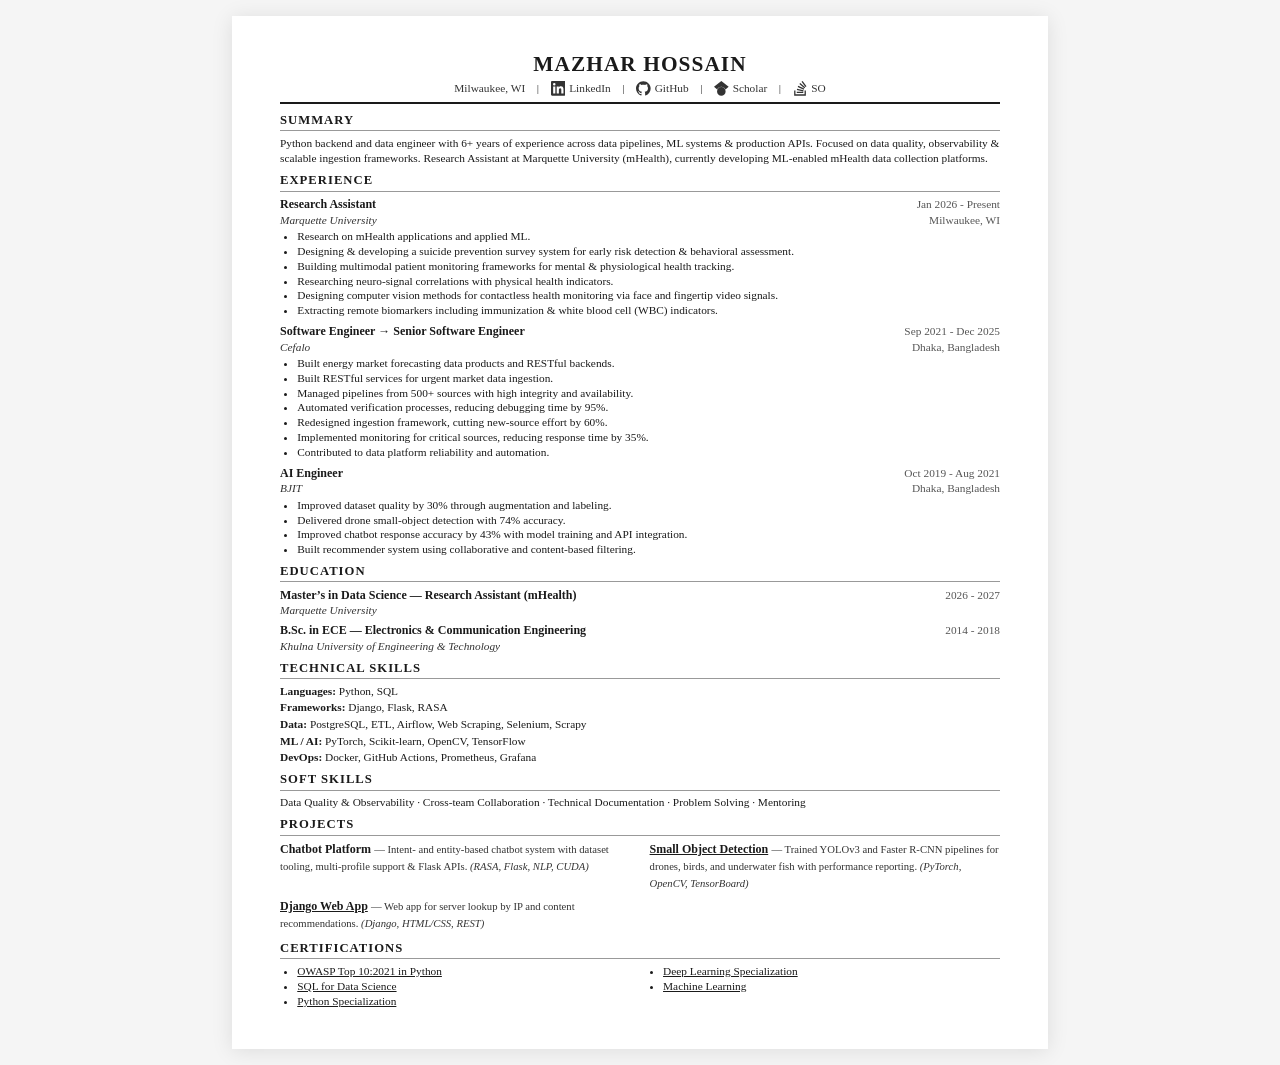
==== cv.html @ 0dedd039 "Add CV view" ====
<!doctype html>
<html lang="en">
  <head>
    <meta charset="utf-8" />
    <meta name="viewport" content="width=device-width, initial-scale=1" />
    <title>Mazhar Hossain - CV</title>
    <style>
      *, *::before, *::after { box-sizing: border-box; margin: 0; padding: 0; }

      body {
        font-family: "Georgia", "Times New Roman", serif;
        color: #1a1a1a;
        background: #f5f5f5;
        line-height: 1.35;
        font-size: 9.5pt;
      }

      .cv {
        max-width: 8.5in;
        margin: 1rem auto;
        background: #fff;
        padding: 0.35in 0.5in;
        box-shadow: 0 2px 20px rgba(0,0,0,0.1);
      }

      .cv-header { text-align: center; margin-bottom: 0.08in; border-bottom: 2px solid #1a1a1a; padding-bottom: 0.06in; }
      .cv-header h1 { font-size: 16pt; letter-spacing: 0.05em; text-transform: uppercase; margin-bottom: 2pt; }
      .cv-header .subtitle { font-size: 9.5pt; color: #444; font-style: italic; margin-bottom: 4pt; }
      .cv-meta { display: flex; justify-content: center; flex-wrap: wrap; gap: 0.12in; font-size: 8.5pt; color: #333; }
      .cv-meta a { color: #333; text-decoration: none; display: inline-flex; align-items: center; gap: 3pt; }
      .cv-meta a svg { width: 11pt; height: 11pt; flex-shrink: 0; }

      .cv-section { margin-bottom: 0.06in; }
      .cv-section-title {
        font-size: 9.5pt;
        text-transform: uppercase;
        letter-spacing: 0.08em;
        border-bottom: 1px solid #999;
        padding-bottom: 1pt;
        margin-bottom: 0.05in;
      }

      .cv-entry { margin-bottom: 0.06in; }
      .cv-entry-header { display: flex; justify-content: space-between; align-items: baseline; }
      .cv-entry-title { font-weight: bold; font-size: 9pt; }
      .cv-entry-date { font-size: 8.5pt; color: #555; white-space: nowrap; }
      .cv-entry-org { font-style: italic; color: #333; font-size: 8.5pt; }
      .cv-entry-loc { font-size: 8.5pt; color: #555; }
      .cv-entry-sub { display: flex; justify-content: space-between; align-items: baseline; }
      .cv-entry ul { padding-left: 0.18in; margin-top: 1pt; }
      .cv-entry li { font-size: 8.5pt; margin-bottom: 0; line-height: 1.3; }

      .cv-skills-line { font-size: 8.5pt; margin-bottom: 1pt; }
      .cv-skills-line strong { font-size: 8.5pt; }

      .cv-edu-entry { margin-bottom: 0.04in; }

      .cv-certs { list-style: disc; padding-left: 0.18in; font-size: 8.5pt; columns: 2; column-gap: 0.3in; }
      .cv-certs li { margin-bottom: 0; }

      .cv-projects-grid { display: grid; grid-template-columns: 1fr 1fr; gap: 0.04in 0.2in; }
      .cv-projects-grid .cv-entry { margin-bottom: 0.02in; }
      .cv-proj-desc { font-size: 8pt; color: #333; }

      .cv-summary { font-size: 8.5pt; }

      .cv-entry-title a, .cv-certs a { color: #1a1a1a; text-decoration: underline; text-underline-offset: 1pt; }

      .cv-actions {
        max-width: 8.5in;
        margin: 0 auto 0.5rem;
        display: flex;
        gap: 0.5rem;
        justify-content: flex-end;
      }
      .cv-actions button {
        padding: 0.4rem 1rem;
        border: 1px solid #ccc;
        background: #fff;
        border-radius: 6px;
        font-size: 9pt;
        cursor: pointer;
        font-family: -apple-system, system-ui, sans-serif;
      }
      .cv-actions button:hover { background: #f0f0f0; }
      .cv-actions button.primary { background: #1e40af; color: #fff; border-color: #1e40af; }
      .cv-actions button.primary:hover { background: #1e3a8a; }

      .cv-loading { text-align: center; padding: 2in 0; font-size: 11pt; color: #888; font-family: sans-serif; }

      @media print {
        body { background: none; }
        .cv { box-shadow: none; margin: 0; padding: 0.2in 0.4in; max-width: none; }
        .cv-actions { display: none; }
        a { color: inherit; text-decoration: none; }
        .cv-meta a svg { width: 10pt; height: 10pt; }
        @page { margin: 0.2in; size: letter; }
      }
    </style>
  </head>
  <body>
    <div class="cv" id="cv">
      <p class="cv-loading">Loading CV data...</p>
    </div>

    <script>
      // ============================================================
      // SKILLS CONFIG — edit this JSON to update skills on the CV
      // ============================================================
      const SKILLS = {
        technical: [
          { label: 'Languages', items: 'Python, SQL' },
          { label: 'Frameworks', items: 'Django, Flask, RASA' },
          { label: 'Data', items: 'PostgreSQL, ETL, Airflow, Web Scraping, Selenium, Scrapy' },
          { label: 'ML / AI', items: 'PyTorch, Scikit-learn, OpenCV, TensorFlow' },
          { label: 'DevOps', items: 'Docker, GitHub Actions, Prometheus, Grafana' }
        ],
        soft: [
          'Data Quality & Observability',
          'Cross-team Collaboration',
          'Technical Documentation',
          'Problem Solving',
          'Mentoring'
        ]
      };

      // Companies to skip from experience
      const SKIP_COMPANIES = ['upwork'];

      // Projects to skip
      const SKIP_PROJECTS = ['scraping solutions'];

      // SVG icons
      const ICONS = {
        linkedin: '<svg viewBox="0 0 24 24" fill="currentColor"><path d="M20.447 20.452h-3.554v-5.569c0-1.328-.027-3.037-1.852-3.037-1.853 0-2.136 1.445-2.136 2.939v5.667H9.351V9h3.414v1.561h.046c.477-.9 1.637-1.85 3.37-1.85 3.601 0 4.267 2.37 4.267 5.455v6.286zM5.337 7.433a2.062 2.062 0 01-2.063-2.065 2.064 2.064 0 112.063 2.065zm1.782 13.019H3.555V9h3.564v11.452zM22.225 0H1.771C.792 0 0 .774 0 1.729v20.542C0 23.227.792 24 1.771 24h20.451C23.2 24 24 23.227 24 22.271V1.729C24 .774 23.2 0 22.222 0h.003z"/></svg>',
        github: '<svg viewBox="0 0 24 24" fill="currentColor"><path d="M12 .297c-6.63 0-12 5.373-12 12 0 5.303 3.438 9.8 8.205 11.385.6.113.82-.258.82-.577 0-.285-.01-1.04-.015-2.04-3.338.724-4.042-1.61-4.042-1.61C4.422 18.07 3.633 17.7 3.633 17.7c-1.087-.744.084-.729.084-.729 1.205.084 1.838 1.236 1.838 1.236 1.07 1.835 2.809 1.305 3.495.998.108-.776.417-1.305.76-1.605-2.665-.3-5.466-1.332-5.466-5.93 0-1.31.465-2.38 1.235-3.22-.135-.303-.54-1.523.105-3.176 0 0 1.005-.322 3.3 1.23.96-.267 1.98-.399 3-.405 1.02.006 2.04.138 3 .405 2.28-1.552 3.285-1.23 3.285-1.23.645 1.653.24 2.873.12 3.176.765.84 1.23 1.91 1.23 3.22 0 4.61-2.805 5.625-5.475 5.92.42.36.81 1.096.81 2.22 0 1.606-.015 2.896-.015 3.286 0 .315.21.69.825.57C20.565 22.092 24 17.592 24 12.297c0-6.627-5.373-12-12-12"/></svg>',
        scholar: '<svg viewBox="0 0 24 24" fill="currentColor"><path d="M5.242 13.769L0 9.5 12 0l12 9.5-5.242 4.269C17.548 11.249 14.978 9.5 12 9.5c-2.977 0-5.548 1.748-6.758 4.269zM12 10a7 7 0 1 0 0 14 7 7 0 0 0 0-14z"/></svg>',
        stackoverflow: '<svg viewBox="0 0 24 24" fill="currentColor"><path d="M15.725 0l-1.72 1.277 6.39 8.588 1.716-1.277L15.725 0zm-3.94 3.418l-1.369 1.644 8.225 6.85 1.369-1.644-8.225-6.85zm-3.15 4.465l-.905 1.94 9.702 4.517.904-1.94-9.701-4.517zm-1.85 4.86l-.44 2.093 10.473 2.201.44-2.092-10.473-2.203zM1.89 15.47V24h19.19v-8.53h-2.133v6.397H4.021v-6.396H1.89zm4.265 2.133v2.13h10.66v-2.13H6.154z"/></svg>'
      };

      async function buildCV() {
        const res = await fetch('index.html');
        const html = await res.text();
        const doc = new DOMParser().parseFromString(html, 'text/html');

        // --- Name & subtitle ---
        const name = doc.querySelector('h1')?.textContent?.trim() || 'Mazhar Hossain';
        const subtitle = doc.querySelector('.lead')?.textContent?.trim() || '';

        // --- Summary from profile section ---
        const summary = doc.querySelector('.profile-grid p')?.textContent?.trim() || '';

        // --- Location ---
        const metaSpans = doc.querySelectorAll('.meta span');
        const location = metaSpans[0]?.textContent?.trim() || 'Milwaukee, WI';

        // --- Links ---
        const links = {};
        doc.querySelectorAll('a[href^="http"]').forEach(a => {
          const href = a.getAttribute('href');
          const text = a.textContent.trim().toLowerCase();
          if (text.includes('github') && !links.github) links.github = href;
          if (text.includes('linkedin') && !links.linkedin) links.linkedin = href;
          if (text.includes('scholar') && !links.scholar) links.scholar = href;
          if (text.includes('stack') && !links.stackoverflow) links.stackoverflow = href;
        });

        // --- Experience (skip freelance) ---
        const expEntries = [];
        doc.querySelectorAll('.accordion-item').forEach(item => {
          const company = item.querySelector('.exp-company')?.textContent?.trim() || '';
          if (SKIP_COMPANIES.includes(company.toLowerCase())) return;
          const role = item.querySelector('.exp-designation')?.textContent?.trim() || '';
          const meta = item.querySelector('.exp-meta')?.textContent?.trim() || '';
          const parts = meta.split('·').map(s => s.trim());
          const date = parts[0] || '';
          const loc = parts[1] || '';
          const bullets = [];
          item.querySelectorAll('.accordion-body li').forEach(li => bullets.push(li.textContent.trim()));
          expEntries.push({ company, role, date, loc, bullets });
        });

        // --- Education ---
        const eduEntries = [];
        doc.querySelectorAll('.education-card').forEach(card => {
          const degree = card.querySelector('h3')?.textContent?.trim() || '';
          const info = card.querySelector('.muted')?.textContent?.trim() || '';
          const parts = info.split('·').map(s => s.trim());
          const field = parts[0] || '';
          const years = parts[1] || '';
          const allP = card.querySelectorAll('p');
          const sub = allP.length > 1 ? allP[allP.length - 1].textContent.trim() : '';
          eduEntries.push({ degree, field, years, sub });
        });

        // --- Projects (skip excluded) ---
        const projects = [];
        doc.querySelectorAll('.project-card').forEach(card => {
          const title = card.querySelector('h3')?.textContent?.trim() || '';
          if (SKIP_PROJECTS.includes(title.toLowerCase())) return;
          const desc = card.querySelector('p')?.textContent?.trim() || '';
          const tags = [];
          card.querySelectorAll('.tags span').forEach(s => tags.push(s.textContent.trim()));
          const link = card.querySelector('.hero-links a')?.getAttribute('href') || '';
          projects.push({ title, desc, tags, link });
        });

        // --- Certifications ---
        const certs = [];
        doc.querySelectorAll('.cert-card').forEach(card => {
          const name = card.querySelector('h4')?.textContent?.trim() || '';
          const link = card.querySelector('.hero-links a')?.getAttribute('href') || '';
          certs.push({ name, link });
        });

        // --- Render ---
        document.getElementById('cv').innerHTML = `
          <header class="cv-header">
            <h1>${name}</h1>
            <div class="cv-meta">
              <span>${location}</span>
              <span>|</span>
              <a href="${links.linkedin || '#'}" title="LinkedIn">${ICONS.linkedin} LinkedIn</a>
              <span>|</span>
              <a href="${links.github || '#'}" title="GitHub">${ICONS.github} GitHub</a>
              <span>|</span>
              <a href="${links.scholar || '#'}" title="Google Scholar">${ICONS.scholar} Scholar</a>
              <span>|</span>
              <a href="${links.stackoverflow || '#'}" title="Stack Overflow">${ICONS.stackoverflow} SO</a>
            </div>
          </header>

          <section class="cv-section">
            <h2 class="cv-section-title">Summary</h2>
            <p class="cv-summary">${summary}</p>
          </section>

          <section class="cv-section">
            <h2 class="cv-section-title">Experience</h2>
            ${expEntries.map(e => `
              <div class="cv-entry">
                <div class="cv-entry-header">
                  <span class="cv-entry-title">${e.role}</span>
                  <span class="cv-entry-date">${e.date}</span>
                </div>
                <div class="cv-entry-sub">
                  <span class="cv-entry-org">${e.company}</span>
                  <span class="cv-entry-loc">${e.loc}</span>
                </div>
                <ul>${e.bullets.map(b => `<li>${b}</li>`).join('')}</ul>
              </div>
            `).join('')}
          </section>

          <section class="cv-section">
            <h2 class="cv-section-title">Education</h2>
            ${eduEntries.map(e => `
              <div class="cv-edu-entry">
                <div class="cv-entry-header">
                  <span class="cv-entry-title">${e.field}${e.sub ? ' — ' + e.sub : ''}</span>
                  <span class="cv-entry-date">${e.years}</span>
                </div>
                <div class="cv-entry-sub">
                  <span class="cv-entry-org">${e.degree}</span>
                </div>
              </div>
            `).join('')}
          </section>

          <section class="cv-section">
            <h2 class="cv-section-title">Technical Skills</h2>
            ${SKILLS.technical.map(s => `
              <p class="cv-skills-line"><strong>${s.label}:</strong> ${s.items}</p>
            `).join('')}
          </section>

          <section class="cv-section">
            <h2 class="cv-section-title">Soft Skills</h2>
            <p class="cv-skills-line">${SKILLS.soft.join(' · ')}</p>
          </section>

          <section class="cv-section">
            <h2 class="cv-section-title">Projects</h2>
            <div class="cv-projects-grid">
              ${projects.map(p => `
                <div class="cv-entry">
                  <span class="cv-entry-title">${p.link ? `<a href="${p.link}">${p.title}</a>` : p.title}</span>
                  <span class="cv-proj-desc"> — ${p.desc} <em>(${p.tags.join(', ')})</em></span>
                </div>
              `).join('')}
            </div>
          </section>

          <section class="cv-section">
            <h2 class="cv-section-title">Certifications</h2>
            <ul class="cv-certs">
              ${certs.map(c => `<li>${c.link ? `<a href="${c.link}">${c.name}</a>` : c.name}</li>`).join('')}
            </ul>
          </section>
        `;

      }

      buildCV();
    </script>
  </body>
</html>
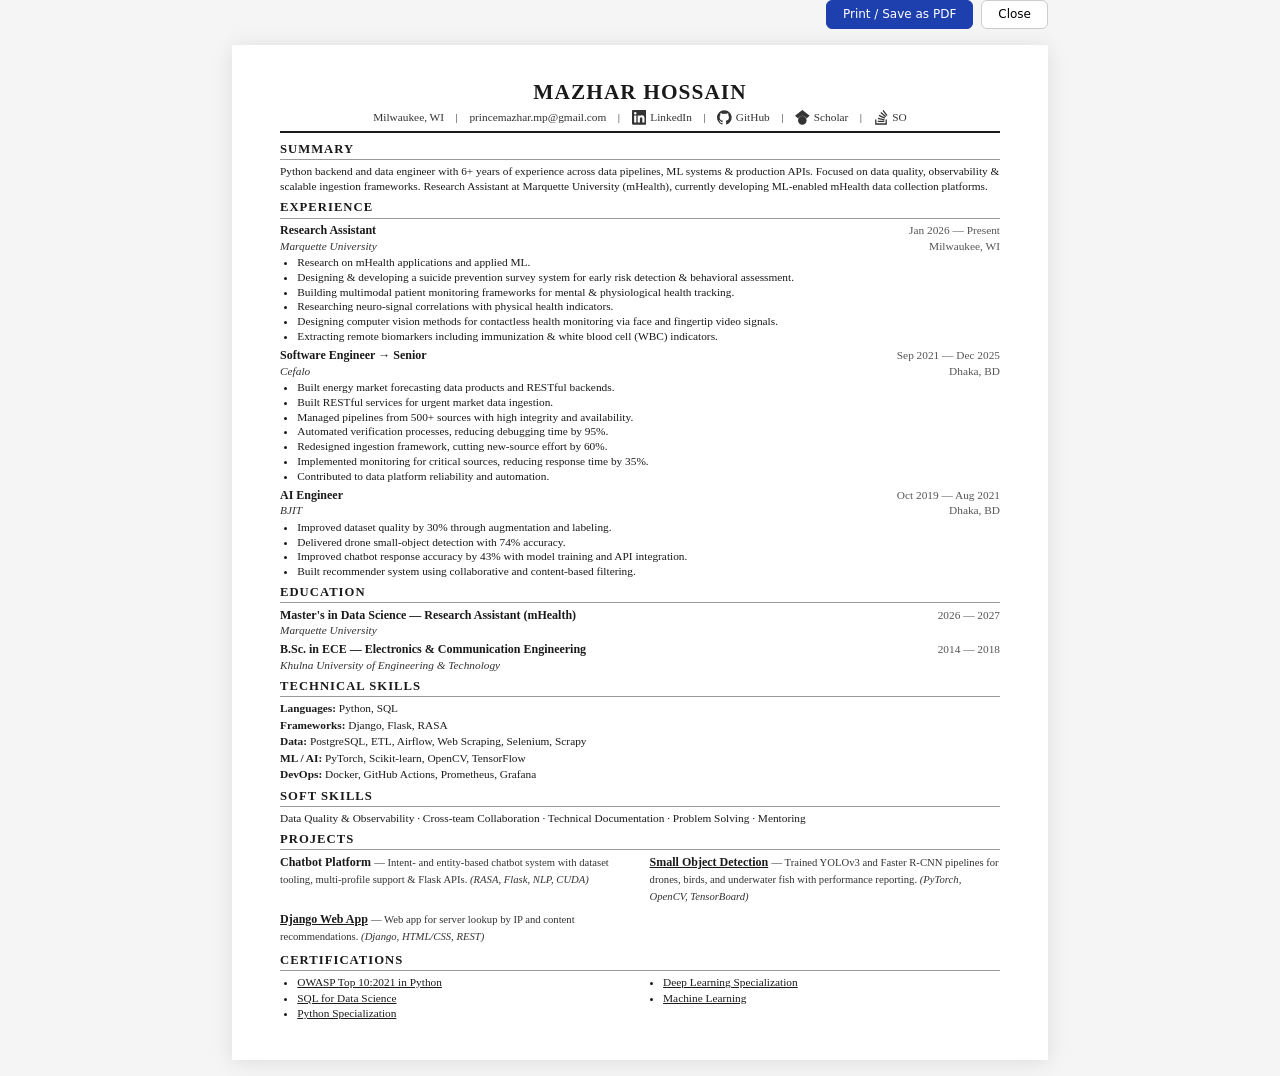
==== commit b3e97f71: "Fix cv rendering" ====
--- a/cv.html
+++ b/cv.html
@@ -30,17 +30,17 @@
       .cv-meta a { color: #333; text-decoration: none; display: inline-flex; align-items: center; gap: 3pt; }
       .cv-meta a svg { width: 11pt; height: 11pt; flex-shrink: 0; }
 
-      .cv-section { margin-bottom: 0.06in; }
+      .cv-section { margin-bottom: 0.05in; }
       .cv-section-title {
         font-size: 9.5pt;
         text-transform: uppercase;
         letter-spacing: 0.08em;
         border-bottom: 1px solid #999;
         padding-bottom: 1pt;
-        margin-bottom: 0.05in;
-      }
-
-      .cv-entry { margin-bottom: 0.06in; }
+        margin-bottom: 0.04in;
+      }
+
+      .cv-entry { margin-bottom: 0.04in; }
       .cv-entry-header { display: flex; justify-content: space-between; align-items: baseline; }
       .cv-entry-title { font-weight: bold; font-size: 9pt; }
       .cv-entry-date { font-size: 8.5pt; color: #555; white-space: nowrap; }
@@ -53,13 +53,13 @@
       .cv-skills-line { font-size: 8.5pt; margin-bottom: 1pt; }
       .cv-skills-line strong { font-size: 8.5pt; }
 
-      .cv-edu-entry { margin-bottom: 0.04in; }
+      .cv-edu-entry { margin-bottom: 0.03in; }
 
       .cv-certs { list-style: disc; padding-left: 0.18in; font-size: 8.5pt; columns: 2; column-gap: 0.3in; }
-      .cv-certs li { margin-bottom: 0; }
+      .cv-certs li { margin-bottom: 0; break-inside: avoid; }
 
       .cv-projects-grid { display: grid; grid-template-columns: 1fr 1fr; gap: 0.04in 0.2in; }
-      .cv-projects-grid .cv-entry { margin-bottom: 0.02in; }
+      .cv-projects-grid .cv-entry { margin-bottom: 0.02in; break-inside: avoid; }
       .cv-proj-desc { font-size: 8pt; color: #333; }
 
       .cv-summary { font-size: 8.5pt; }
@@ -90,23 +90,44 @@
 
       @media print {
         body { background: none; }
-        .cv { box-shadow: none; margin: 0; padding: 0.2in 0.4in; max-width: none; }
+        .cv { box-shadow: none; margin: 0; padding: 0.15in 0.35in; max-width: none; }
         .cv-actions { display: none; }
         a { color: inherit; text-decoration: none; }
         .cv-meta a svg { width: 10pt; height: 10pt; }
-        @page { margin: 0.2in; size: letter; }
+        .cv-entry, .cv-edu-entry, .cv-section { page-break-inside: avoid; break-inside: avoid; }
+        @page { margin: 0.15in; size: letter; }
       }
     </style>
   </head>
   <body>
+    <div class="cv-actions">
+      <button class="primary" onclick="window.print()">Print / Save as PDF</button>
+      <button onclick="window.close() || history.back()">Close</button>
+    </div>
     <div class="cv" id="cv">
-      <p class="cv-loading">Loading CV data...</p>
+      <p class="cv-loading">Loading CV...</p>
     </div>
 
     <script>
       // ============================================================
-      // SKILLS CONFIG — edit this JSON to update skills on the CV
+      // CV data — embedded inline so cv.html works on file:// AND http://
+      // Keep these in sync with index.html when content changes.
       // ============================================================
+
+      const HEADER = {
+        name: "Mazhar Hossain",
+        location: "Milwaukee, WI",
+        email: "princemazhar.mp@gmail.com",
+        links: {
+          linkedin: "https://www.linkedin.com/in/mazhar004/",
+          github: "https://github.com/mazhar004",
+          scholar: "https://scholar.google.com/citations?user=k7h0b8gAAAAJ",
+          stackoverflow: "https://stackoverflow.com/users/11755018/mazhar"
+        }
+      };
+
+      const SUMMARY = "Python backend and data engineer with 6+ years of experience across data pipelines, ML systems & production APIs. Focused on data quality, observability & scalable ingestion frameworks. Research Assistant at Marquette University (mHealth), currently developing ML-enabled mHealth data collection platforms.";
+
       const SKILLS = {
         technical: [
           { label: 'Languages', items: 'Python, SQL' },
@@ -124,13 +145,81 @@
         ]
       };
 
-      // Companies to skip from experience
+      const EXPERIENCE = [
+        {
+          company: "Marquette University",
+          role: "Research Assistant",
+          meta: "Jan 2026 — Present · Milwaukee, WI",
+          bullets: [
+            "Research on mHealth applications and applied ML.",
+            "Designing & developing a suicide prevention survey system for early risk detection & behavioral assessment.",
+            "Building multimodal patient monitoring frameworks for mental & physiological health tracking.",
+            "Researching neuro-signal correlations with physical health indicators.",
+            "Designing computer vision methods for contactless health monitoring via face and fingertip video signals.",
+            "Extracting remote biomarkers including immunization & white blood cell (WBC) indicators."
+          ]
+        },
+        {
+          company: "Cefalo",
+          role: "Software Engineer → Senior",
+          meta: "Sep 2021 — Dec 2025 · Dhaka, BD",
+          bullets: [
+            "Built energy market forecasting data products and RESTful backends.",
+            "Built RESTful services for urgent market data ingestion.",
+            "Managed pipelines from 500+ sources with high integrity and availability.",
+            "Automated verification processes, reducing debugging time by 95%.",
+            "Redesigned ingestion framework, cutting new-source effort by 60%.",
+            "Implemented monitoring for critical sources, reducing response time by 35%.",
+            "Contributed to data platform reliability and automation."
+          ]
+        },
+        {
+          company: "Upwork",
+          role: "Python Developer (Freelance)",
+          meta: "Feb 2021 — Dec 2022 · Remote",
+          bullets: [
+            "Delivered ETL pipelines across diverse data sources.",
+            "Stabilized systems by fixing and optimizing existing scripts.",
+            "Produced clear documentation for workflows and installations.",
+            "Maintained 100% job success rate."
+          ]
+        },
+        {
+          company: "BJIT",
+          role: "AI Engineer",
+          meta: "Oct 2019 — Aug 2021 · Dhaka, BD",
+          bullets: [
+            "Improved dataset quality by 30% through augmentation and labeling.",
+            "Delivered drone small-object detection with 74% accuracy.",
+            "Improved chatbot response accuracy by 43% with model training and API integration.",
+            "Built recommender system using collaborative and content-based filtering."
+          ]
+        }
+      ];
+
+      const EDUCATION = [
+        { school: "Marquette University", degree: "Master's in Data Science · 2026 — 2027", note: "Research Assistant (mHealth)", badge: "M.Sc." },
+        { school: "Khulna University of Engineering & Technology", degree: "B.Sc. in ECE · 2014 — 2018", note: "Electronics & Communication Engineering", badge: "B.Sc." }
+      ];
+
+      const PROJECTS = [
+        { title: "Chatbot Platform", desc: "Intent- and entity-based chatbot system with dataset tooling, multi-profile support & Flask APIs.", tags: ["RASA", "Flask", "NLP", "CUDA"], link: "" },
+        { title: "Small Object Detection", desc: "Trained YOLOv3 and Faster R-CNN pipelines for drones, birds, and underwater fish with performance reporting.", tags: ["PyTorch", "OpenCV", "TensorBoard"], link: "https://github.com/Mazhar004/object-detection-api" },
+        { title: "Django Web App", desc: "Web app for server lookup by IP and content recommendations.", tags: ["Django", "HTML/CSS", "REST"], link: "https://prince004.pythonanywhere.com/weblocate" }
+      ];
+
+      const CERTIFICATIONS = [
+        { name: "OWASP Top 10:2021 in Python", link: "https://www.secureflag.com/s?f1a679f6-27b1-488a-9493-7cba93e24130" },
+        { name: "SQL for Data Science", link: "https://www.coursera.org/account/accomplishments/verify/9ZGFH9U5RJQM" },
+        { name: "Python Specialization", link: "https://www.coursera.org/account/accomplishments/specialization/TN69JGDPTX3Y" },
+        { name: "Deep Learning Specialization", link: "https://www.coursera.org/account/accomplishments/specialization/FRL8YY38G773" },
+        { name: "Machine Learning", link: "https://www.coursera.org/account/accomplishments/verify/MENNNZ7DR22Z" }
+      ];
+
+      // Companies to skip from experience (e.g., short freelance gigs)
       const SKIP_COMPANIES = ['upwork'];
 
-      // Projects to skip
-      const SKIP_PROJECTS = ['scraping solutions'];
-
-      // SVG icons
+      // SVG icons for header contact links
       const ICONS = {
         linkedin: '<svg viewBox="0 0 24 24" fill="currentColor"><path d="M20.447 20.452h-3.554v-5.569c0-1.328-.027-3.037-1.852-3.037-1.853 0-2.136 1.445-2.136 2.939v5.667H9.351V9h3.414v1.561h.046c.477-.9 1.637-1.85 3.37-1.85 3.601 0 4.267 2.37 4.267 5.455v6.286zM5.337 7.433a2.062 2.062 0 01-2.063-2.065 2.064 2.064 0 112.063 2.065zm1.782 13.019H3.555V9h3.564v11.452zM22.225 0H1.771C.792 0 0 .774 0 1.729v20.542C0 23.227.792 24 1.771 24h20.451C23.2 24 24 23.227 24 22.271V1.729C24 .774 23.2 0 22.222 0h.003z"/></svg>',
         github: '<svg viewBox="0 0 24 24" fill="currentColor"><path d="M12 .297c-6.63 0-12 5.373-12 12 0 5.303 3.438 9.8 8.205 11.385.6.113.82-.258.82-.577 0-.285-.01-1.04-.015-2.04-3.338.724-4.042-1.61-4.042-1.61C4.422 18.07 3.633 17.7 3.633 17.7c-1.087-.744.084-.729.084-.729 1.205.084 1.838 1.236 1.838 1.236 1.07 1.835 2.809 1.305 3.495.998.108-.776.417-1.305.76-1.605-2.665-.3-5.466-1.332-5.466-5.93 0-1.31.465-2.38 1.235-3.22-.135-.303-.54-1.523.105-3.176 0 0 1.005-.322 3.3 1.23.96-.267 1.98-.399 3-.405 1.02.006 2.04.138 3 .405 2.28-1.552 3.285-1.23 3.285-1.23.645 1.653.24 2.873.12 3.176.765.84 1.23 1.91 1.23 3.22 0 4.61-2.805 5.625-5.475 5.92.42.36.81 1.096.81 2.22 0 1.606-.015 2.896-.015 3.286 0 .315.21.69.825.57C20.565 22.092 24 17.592 24 12.297c0-6.627-5.373-12-12-12"/></svg>',
@@ -138,140 +227,92 @@
         stackoverflow: '<svg viewBox="0 0 24 24" fill="currentColor"><path d="M15.725 0l-1.72 1.277 6.39 8.588 1.716-1.277L15.725 0zm-3.94 3.418l-1.369 1.644 8.225 6.85 1.369-1.644-8.225-6.85zm-3.15 4.465l-.905 1.94 9.702 4.517.904-1.94-9.701-4.517zm-1.85 4.86l-.44 2.093 10.473 2.201.44-2.092-10.473-2.203zM1.89 15.47V24h19.19v-8.53h-2.133v6.397H4.021v-6.396H1.89zm4.265 2.133v2.13h10.66v-2.13H6.154z"/></svg>'
       };
 
-      async function buildCV() {
-        const res = await fetch('index.html');
-        const html = await res.text();
-        const doc = new DOMParser().parseFromString(html, 'text/html');
-
-        // --- Name & subtitle ---
-        const name = doc.querySelector('h1')?.textContent?.trim() || 'Mazhar Hossain';
-        const subtitle = doc.querySelector('.lead')?.textContent?.trim() || '';
-
-        // --- Summary from profile section ---
-        const summary = doc.querySelector('.profile-grid p')?.textContent?.trim() || '';
-
-        // --- Location ---
-        const metaSpans = doc.querySelectorAll('.meta span');
-        const location = metaSpans[0]?.textContent?.trim() || 'Milwaukee, WI';
-
-        // --- Links ---
-        const links = {};
-        doc.querySelectorAll('a[href^="http"]').forEach(a => {
-          const href = a.getAttribute('href');
-          const text = a.textContent.trim().toLowerCase();
-          if (text.includes('github') && !links.github) links.github = href;
-          if (text.includes('linkedin') && !links.linkedin) links.linkedin = href;
-          if (text.includes('scholar') && !links.scholar) links.scholar = href;
-          if (text.includes('stack') && !links.stackoverflow) links.stackoverflow = href;
-        });
-
-        // --- Experience (skip freelance) ---
-        const expEntries = [];
-        doc.querySelectorAll('.accordion-item').forEach(item => {
-          const company = item.querySelector('.exp-company')?.textContent?.trim() || '';
-          if (SKIP_COMPANIES.includes(company.toLowerCase())) return;
-          const role = item.querySelector('.exp-designation')?.textContent?.trim() || '';
-          const meta = item.querySelector('.exp-meta')?.textContent?.trim() || '';
-          const parts = meta.split('·').map(s => s.trim());
+      function buildCV() {
+        const expEntries = EXPERIENCE.filter(e => !SKIP_COMPANIES.includes(e.company.toLowerCase()));
+
+        const expHTML = expEntries.map(e => {
+          const parts = e.meta.split('·').map(s => s.trim());
           const date = parts[0] || '';
           const loc = parts[1] || '';
-          const bullets = [];
-          item.querySelectorAll('.accordion-body li').forEach(li => bullets.push(li.textContent.trim()));
-          expEntries.push({ company, role, date, loc, bullets });
-        });
-
-        // --- Education ---
-        const eduEntries = [];
-        doc.querySelectorAll('.education-card').forEach(card => {
-          const degree = card.querySelector('h3')?.textContent?.trim() || '';
-          const info = card.querySelector('.muted')?.textContent?.trim() || '';
-          const parts = info.split('·').map(s => s.trim());
+          return `
+            <div class="cv-entry">
+              <div class="cv-entry-header">
+                <span class="cv-entry-title">${e.role}</span>
+                <span class="cv-entry-date">${date}</span>
+              </div>
+              <div class="cv-entry-sub">
+                <span class="cv-entry-org">${e.company}</span>
+                <span class="cv-entry-loc">${loc}</span>
+              </div>
+              <ul>${e.bullets.map(b => `<li>${b}</li>`).join('')}</ul>
+            </div>
+          `;
+        }).join('');
+
+        const eduHTML = EDUCATION.map(e => {
+          const parts = e.degree.split('·').map(s => s.trim());
           const field = parts[0] || '';
           const years = parts[1] || '';
-          const allP = card.querySelectorAll('p');
-          const sub = allP.length > 1 ? allP[allP.length - 1].textContent.trim() : '';
-          eduEntries.push({ degree, field, years, sub });
-        });
-
-        // --- Projects (skip excluded) ---
-        const projects = [];
-        doc.querySelectorAll('.project-card').forEach(card => {
-          const title = card.querySelector('h3')?.textContent?.trim() || '';
-          if (SKIP_PROJECTS.includes(title.toLowerCase())) return;
-          const desc = card.querySelector('p')?.textContent?.trim() || '';
-          const tags = [];
-          card.querySelectorAll('.tags span').forEach(s => tags.push(s.textContent.trim()));
-          const link = card.querySelector('.hero-links a')?.getAttribute('href') || '';
-          projects.push({ title, desc, tags, link });
-        });
-
-        // --- Certifications ---
-        const certs = [];
-        doc.querySelectorAll('.cert-card').forEach(card => {
-          const name = card.querySelector('h4')?.textContent?.trim() || '';
-          const link = card.querySelector('.hero-links a')?.getAttribute('href') || '';
-          certs.push({ name, link });
-        });
-
-        // --- Render ---
+          return `
+            <div class="cv-edu-entry">
+              <div class="cv-entry-header">
+                <span class="cv-entry-title">${field}${e.note ? ' — ' + e.note : ''}</span>
+                <span class="cv-entry-date">${years}</span>
+              </div>
+              <div class="cv-entry-sub">
+                <span class="cv-entry-org">${e.school}</span>
+              </div>
+            </div>
+          `;
+        }).join('');
+
+        const projHTML = PROJECTS.map(p => `
+          <div class="cv-entry">
+            <span class="cv-entry-title">${p.link ? `<a href="${p.link}">${p.title}</a>` : p.title}</span>
+            <span class="cv-proj-desc"> — ${p.desc}${p.tags.length ? ` <em>(${p.tags.join(', ')})</em>` : ''}</span>
+          </div>
+        `).join('');
+
+        const certsHTML = CERTIFICATIONS.map(c => `<li>${c.link ? `<a href="${c.link}">${c.name}</a>` : c.name}</li>`).join('');
+
+        const skillsHTML = SKILLS.technical.map(s => `<p class="cv-skills-line"><strong>${s.label}:</strong> ${s.items}</p>`).join('');
+
         document.getElementById('cv').innerHTML = `
           <header class="cv-header">
-            <h1>${name}</h1>
+            <h1>${HEADER.name}</h1>
             <div class="cv-meta">
-              <span>${location}</span>
-              <span>|</span>
-              <a href="${links.linkedin || '#'}" title="LinkedIn">${ICONS.linkedin} LinkedIn</a>
-              <span>|</span>
-              <a href="${links.github || '#'}" title="GitHub">${ICONS.github} GitHub</a>
-              <span>|</span>
-              <a href="${links.scholar || '#'}" title="Google Scholar">${ICONS.scholar} Scholar</a>
-              <span>|</span>
-              <a href="${links.stackoverflow || '#'}" title="Stack Overflow">${ICONS.stackoverflow} SO</a>
+              <span>${HEADER.location}</span>
+              <span>|</span>
+              <a href="mailto:${HEADER.email}">${HEADER.email}</a>
+              <span>|</span>
+              <a href="${HEADER.links.linkedin}" title="LinkedIn">${ICONS.linkedin} LinkedIn</a>
+              <span>|</span>
+              <a href="${HEADER.links.github}" title="GitHub">${ICONS.github} GitHub</a>
+              <span>|</span>
+              <a href="${HEADER.links.scholar}" title="Google Scholar">${ICONS.scholar} Scholar</a>
+              <span>|</span>
+              <a href="${HEADER.links.stackoverflow}" title="Stack Overflow">${ICONS.stackoverflow} SO</a>
             </div>
           </header>
 
           <section class="cv-section">
             <h2 class="cv-section-title">Summary</h2>
-            <p class="cv-summary">${summary}</p>
+            <p class="cv-summary">${SUMMARY}</p>
           </section>
 
           <section class="cv-section">
             <h2 class="cv-section-title">Experience</h2>
-            ${expEntries.map(e => `
-              <div class="cv-entry">
-                <div class="cv-entry-header">
-                  <span class="cv-entry-title">${e.role}</span>
-                  <span class="cv-entry-date">${e.date}</span>
-                </div>
-                <div class="cv-entry-sub">
-                  <span class="cv-entry-org">${e.company}</span>
-                  <span class="cv-entry-loc">${e.loc}</span>
-                </div>
-                <ul>${e.bullets.map(b => `<li>${b}</li>`).join('')}</ul>
-              </div>
-            `).join('')}
+            ${expHTML}
           </section>
 
           <section class="cv-section">
             <h2 class="cv-section-title">Education</h2>
-            ${eduEntries.map(e => `
-              <div class="cv-edu-entry">
-                <div class="cv-entry-header">
-                  <span class="cv-entry-title">${e.field}${e.sub ? ' — ' + e.sub : ''}</span>
-                  <span class="cv-entry-date">${e.years}</span>
-                </div>
-                <div class="cv-entry-sub">
-                  <span class="cv-entry-org">${e.degree}</span>
-                </div>
-              </div>
-            `).join('')}
+            ${eduHTML}
           </section>
 
           <section class="cv-section">
             <h2 class="cv-section-title">Technical Skills</h2>
-            ${SKILLS.technical.map(s => `
-              <p class="cv-skills-line"><strong>${s.label}:</strong> ${s.items}</p>
-            `).join('')}
+            ${skillsHTML}
           </section>
 
           <section class="cv-section">
@@ -281,27 +322,32 @@
 
           <section class="cv-section">
             <h2 class="cv-section-title">Projects</h2>
-            <div class="cv-projects-grid">
-              ${projects.map(p => `
-                <div class="cv-entry">
-                  <span class="cv-entry-title">${p.link ? `<a href="${p.link}">${p.title}</a>` : p.title}</span>
-                  <span class="cv-proj-desc"> — ${p.desc} <em>(${p.tags.join(', ')})</em></span>
-                </div>
-              `).join('')}
-            </div>
+            <div class="cv-projects-grid">${projHTML}</div>
           </section>
 
           <section class="cv-section">
             <h2 class="cv-section-title">Certifications</h2>
-            <ul class="cv-certs">
-              ${certs.map(c => `<li>${c.link ? `<a href="${c.link}">${c.name}</a>` : c.name}</li>`).join('')}
-            </ul>
+            <ul class="cv-certs">${certsHTML}</ul>
           </section>
         `;
-
-      }
-
-      buildCV();
+      }
+
+      // Render synchronously — no fetch, no async — works on file:// and http://
+      try {
+        buildCV();
+        // Notify parent (when used as iframe) that content is ready
+        if (window.parent && window.parent !== window) {
+          window.parent.postMessage('cv-ready', '*');
+        }
+        // Auto-print when opened with ?print=1
+        if (new URLSearchParams(window.location.search).get('print') === '1') {
+          // Brief delay so fonts settle before the print dialog
+          setTimeout(() => { window.print(); }, 350);
+        }
+      } catch (err) {
+        document.getElementById('cv').innerHTML = '<p class="cv-loading">Failed to render CV: ' + (err && err.message ? err.message : 'unknown error') + '</p>';
+        console.error(err);
+      }
     </script>
   </body>
 </html>
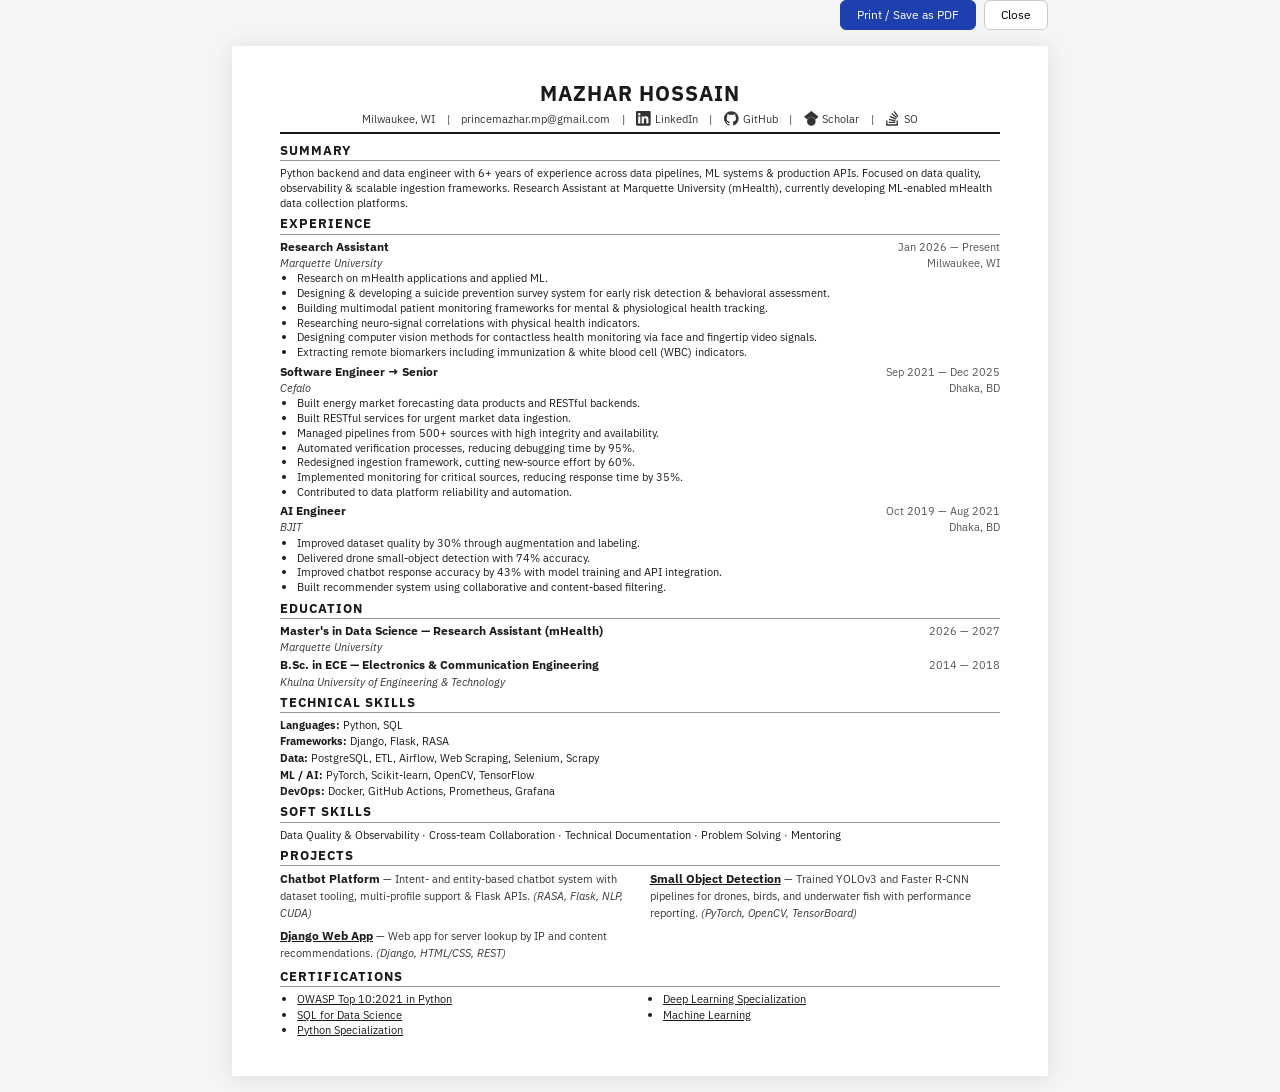
==== commit 0935e9bb: "Font family update" ====
--- a/cv.html
+++ b/cv.html
@@ -3,12 +3,22 @@
   <head>
     <meta charset="utf-8" />
     <meta name="viewport" content="width=device-width, initial-scale=1" />
-    <title>Mazhar Hossain - CV</title>
+    <meta name="robots" content="noindex, nofollow" />
+    <meta name="description" content="Printable CV for Mazhar Hossain — Data Engineer." />
+    <link rel="canonical" href="https://mazhar004.github.io/" />
+    <link rel="icon" type="image/svg+xml" href="static/favicon.svg" />
+    <link rel="preconnect" href="https://fonts.googleapis.com" />
+    <link rel="preconnect" href="https://fonts.gstatic.com" crossorigin />
+    <link
+      href="https://fonts.googleapis.com/css2?family=IBM+Plex+Mono:wght@400;500;600&family=IBM+Plex+Sans:ital,wght@0,300;0,400;0,500;0,600;0,700;1,400;1,500;1,600;1,700&display=swap"
+      rel="stylesheet"
+    />
+    <title>Mazhar Hossain — CV</title>
     <style>
       *, *::before, *::after { box-sizing: border-box; margin: 0; padding: 0; }
 
       body {
-        font-family: "Georgia", "Times New Roman", serif;
+        font-family: "IBM Plex Sans", -apple-system, BlinkMacSystemFont, "Segoe UI", sans-serif;
         color: #1a1a1a;
         background: #f5f5f5;
         line-height: 1.35;
@@ -80,7 +90,7 @@
         border-radius: 6px;
         font-size: 9pt;
         cursor: pointer;
-        font-family: -apple-system, system-ui, sans-serif;
+        font-family: "IBM Plex Sans", -apple-system, system-ui, sans-serif;
       }
       .cv-actions button:hover { background: #f0f0f0; }
       .cv-actions button.primary { background: #1e40af; color: #fff; border-color: #1e40af; }
